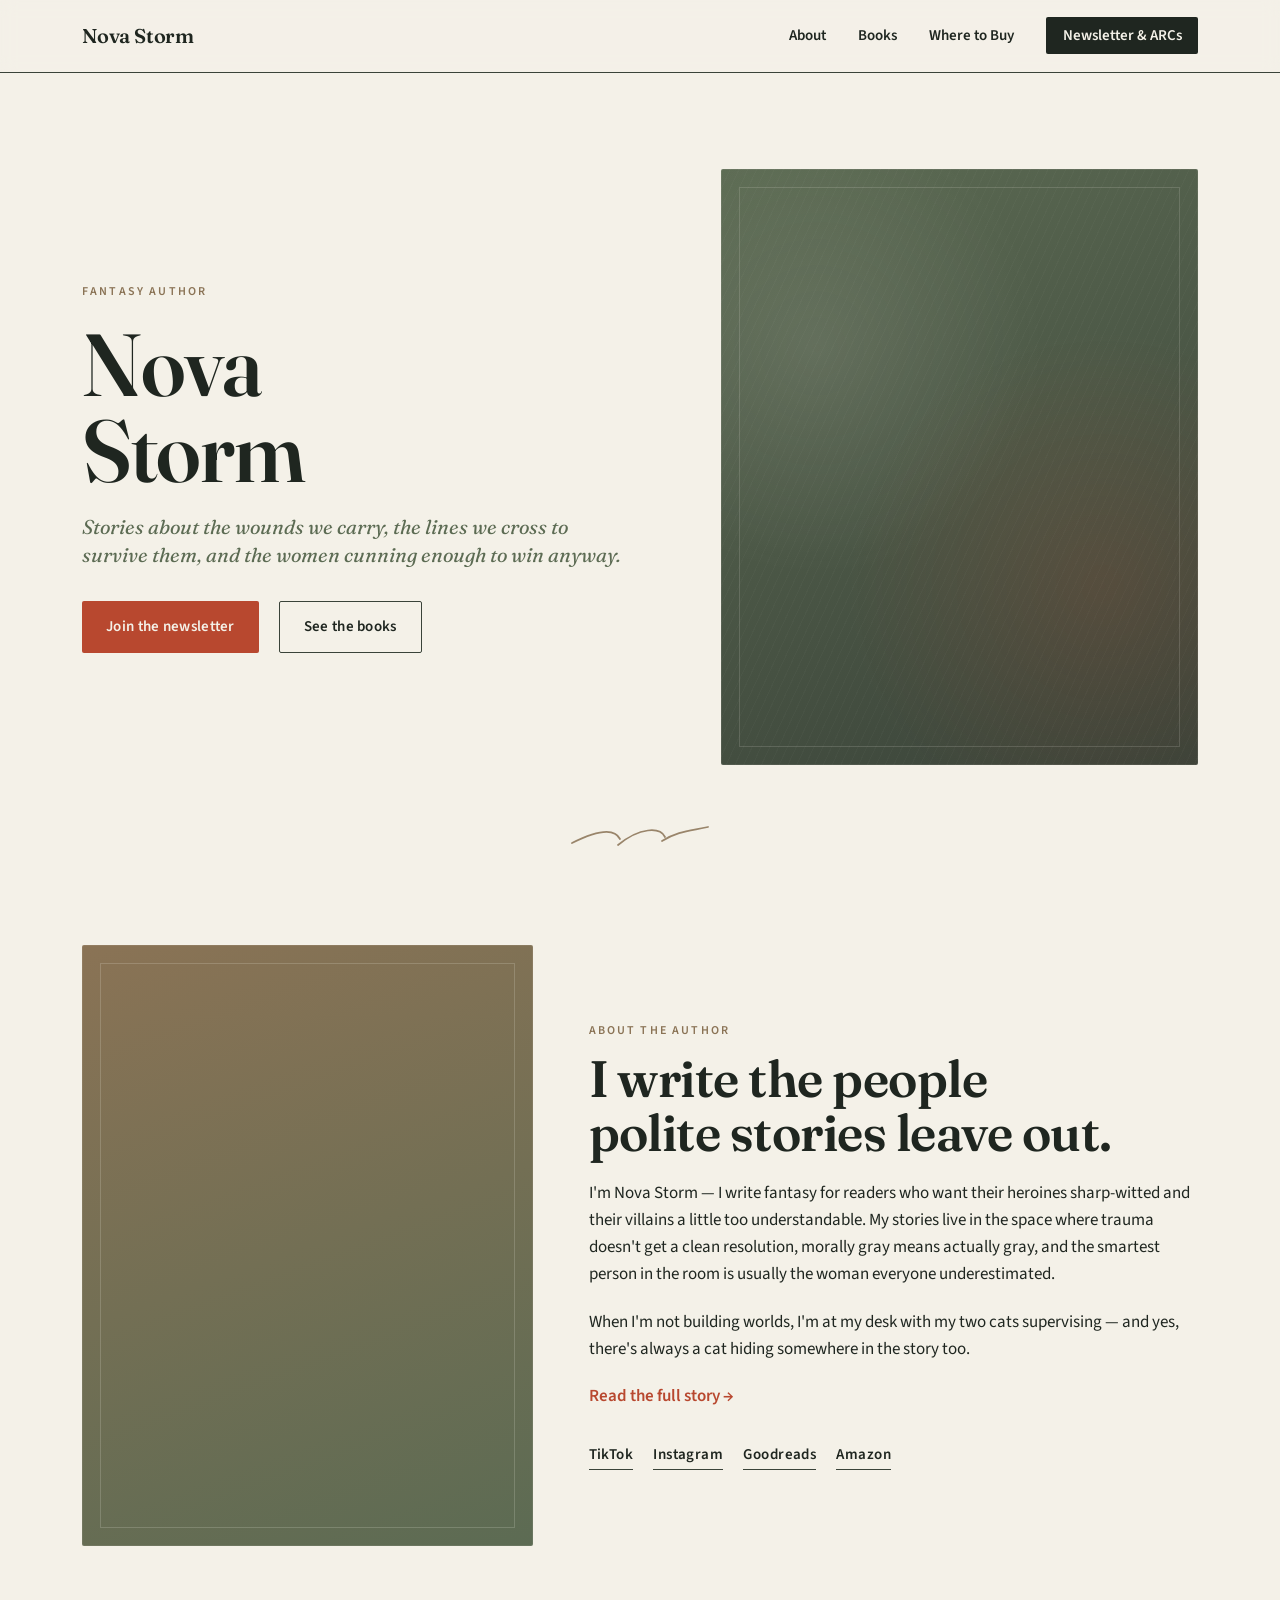
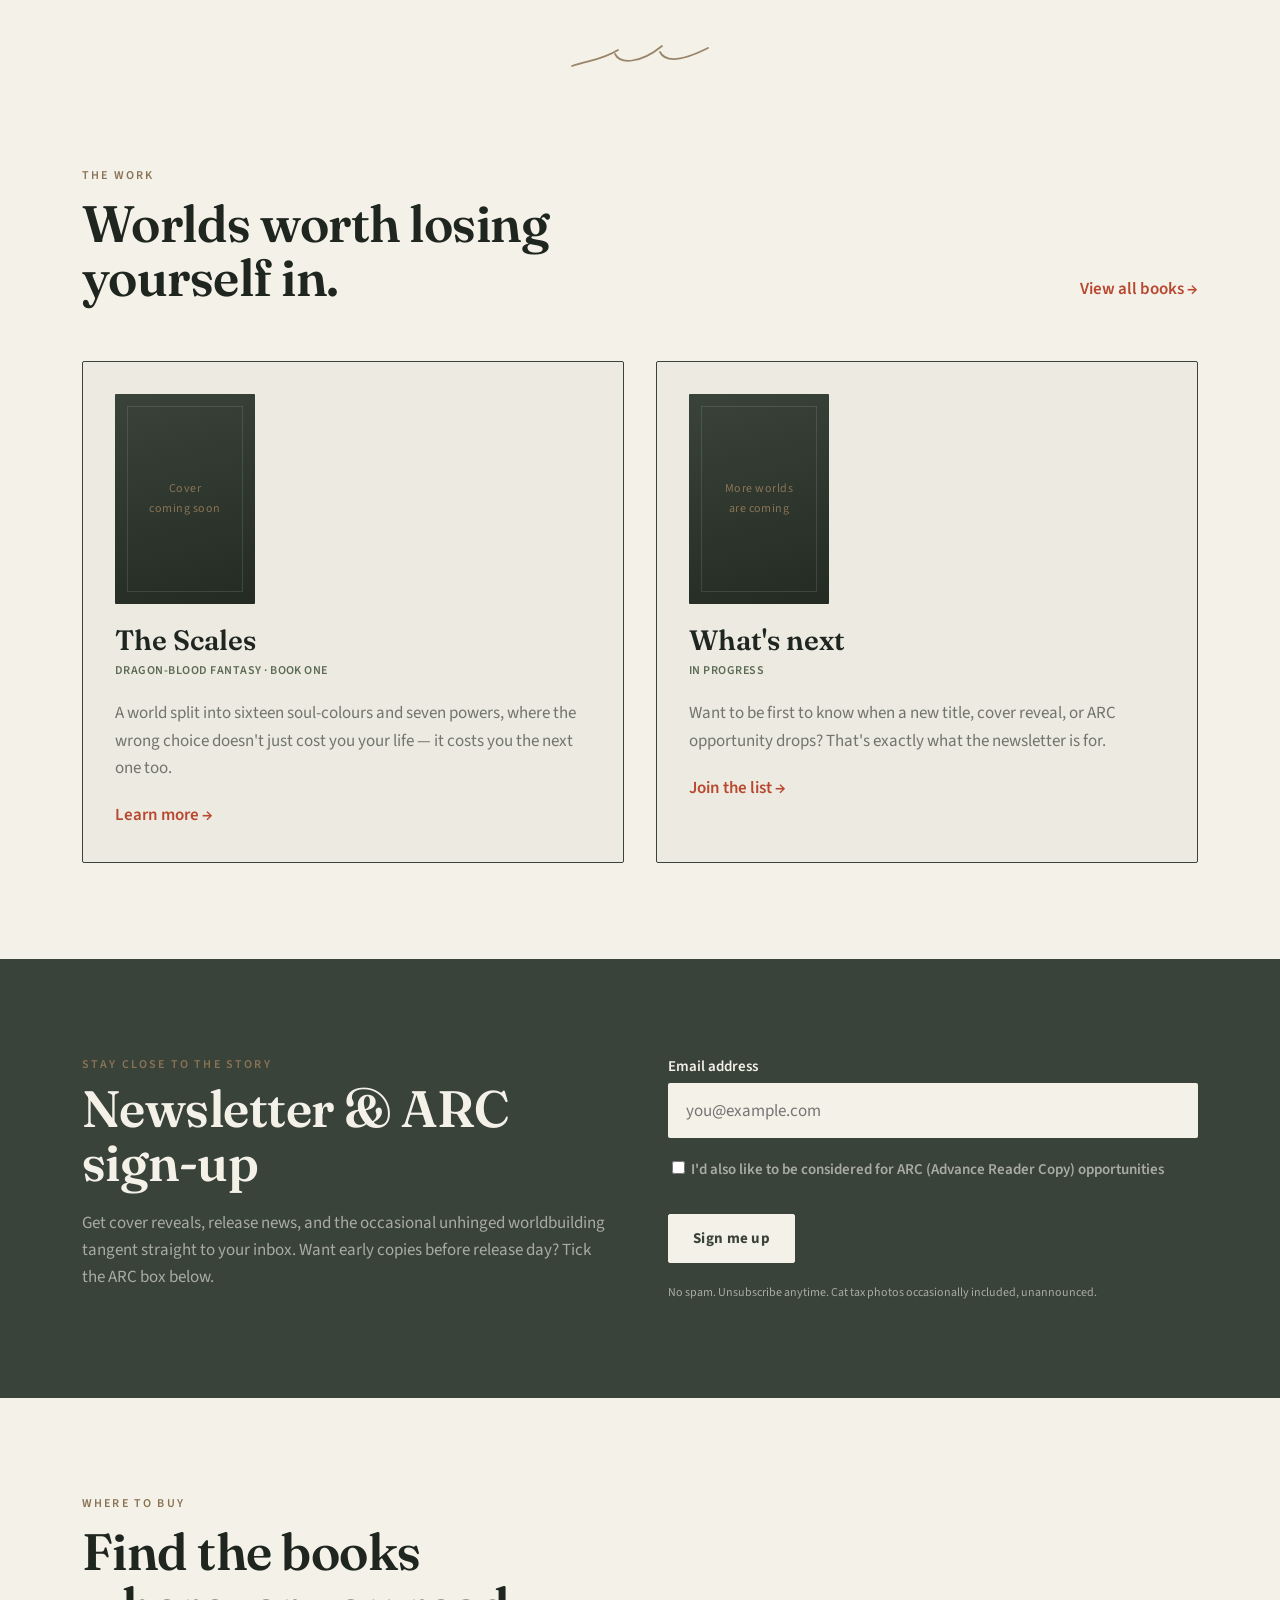
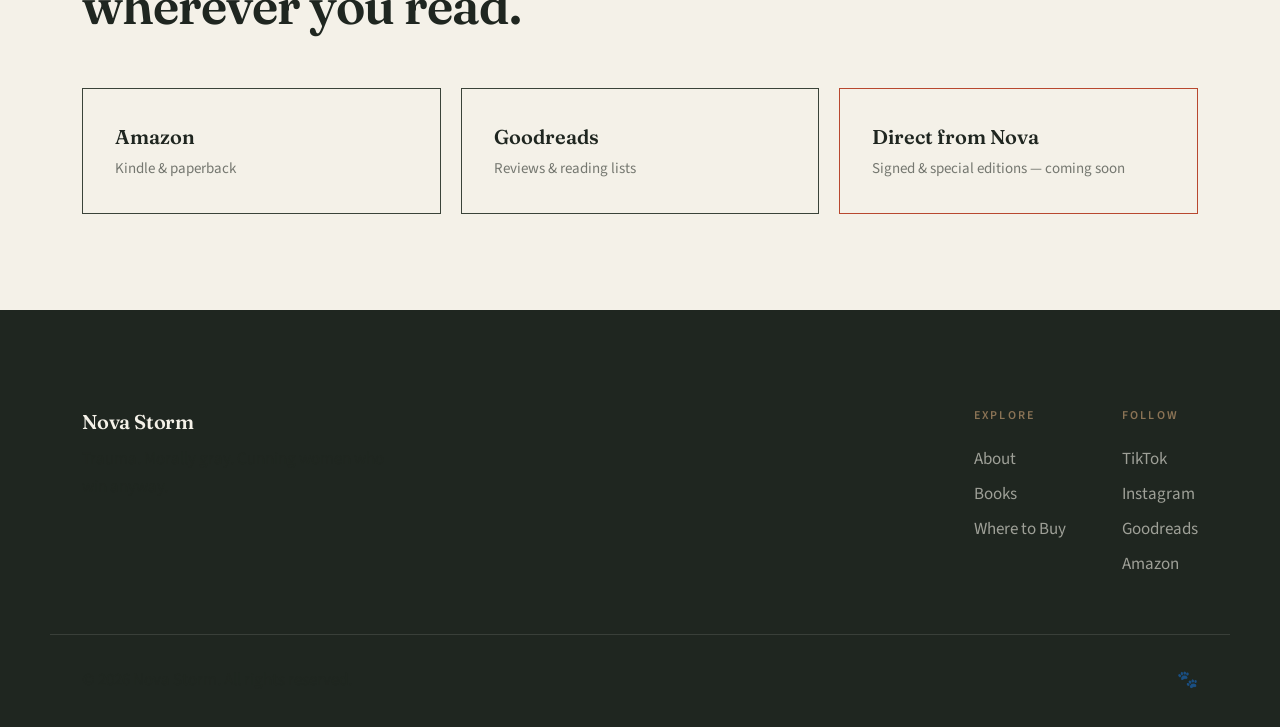
==== index.html @ a4cc75a2 "Initial Nova Storm site" ====
<!DOCTYPE html>
<html lang="en">
<head>
  <meta charset="UTF-8">
  <meta name="viewport" content="width=device-width, initial-scale=1.0">
  <title>Nova Storm — Author of Dark Fantasy &amp; Morally Gray Stories</title>
  <meta name="description" content="Nova Storm writes fantasy with trauma, morally gray characters, and cunning heroines. Join the newsletter, sign up for ARCs, and explore the world of The Scales.">

  <link rel="preconnect" href="https://fonts.googleapis.com">
  <link rel="preconnect" href="https://fonts.gstatic.com" crossorigin>
  <link href="https://fonts.googleapis.com/css2?family=Fraunces:ital,opsz,wght@0,9..144,400;0,9..144,600;1,9..144,400&family=Source+Sans+3:wght@400;600;700&display=swap" rel="stylesheet">

  <link rel="stylesheet" href="css/tokens.css">
  <link rel="stylesheet" href="css/base.css">
  <link rel="stylesheet" href="css/site.css">
</head>
<body>

  <a class="skip-link" href="#main">Skip to content</a>

  <!-- ============ NAV ============ -->
  <header class="site-header">
    <div class="wrap site-header__inner">
      <a href="index.html" class="brand">Nova Storm</a>
      <nav class="site-nav" aria-label="Primary">
        <button class="nav-toggle" aria-expanded="false" aria-controls="nav-list" id="navToggle">
          <span></span><span></span><span></span>
          <span class="sr-only">Menu</span>
        </button>
        <ul id="nav-list" class="nav-list">
          <li><a href="index.html#about">About</a></li>
          <li><a href="books.html">Books</a></li>
          <li><a href="index.html#buy">Where to Buy</a></li>
          <li><a href="index.html#newsletter" class="nav-cta">Newsletter &amp; ARCs</a></li>
        </ul>
      </nav>
    </div>
  </header>

  <main id="main">

    <!-- ============ HERO ============ -->
    <section class="hero">
      <div class="wrap hero__grid">
        <div class="hero__copy">
          <p class="eyebrow">Fantasy Author</p>
          <h1>Nova<br>Storm</h1>
          <p class="lede">Stories about the wounds we carry, the lines we cross to survive&nbsp;them, and the women cunning enough to win anyway.</p>
          <div class="hero__actions">
            <a href="#newsletter" class="btn btn-primary">Join the newsletter</a>
            <a href="books.html" class="btn btn-ghost">See the books</a>
          </div>
        </div>
        <div class="hero__art" aria-hidden="true">
          <div class="hero__art-frame">
            <div class="hero__art-texture"></div>
          </div>
        </div>
      </div>
    </section>

    <div class="claw-divider" aria-hidden="true">
      <svg viewBox="0 0 140 28" xmlns="http://www.w3.org/2000/svg">
        <path d="M2 22 C 30 8, 45 8, 50 18" />
        <path d="M48 24 C 70 6, 90 6, 95 16" />
        <path d="M92 20 C 108 10, 120 10, 138 6" />
      </svg>
    </div>

    <!-- ============ ABOUT TEASER ============ -->
    <section id="about" class="about">
      <div class="wrap about__grid">
        <div class="about__portrait" aria-hidden="true">
          <div class="about__portrait-frame"></div>
        </div>
        <div class="about__copy">
          <p class="eyebrow">About the Author</p>
          <h2>I write the people<br>polite stories leave&nbsp;out.</h2>
          <p class="body-text">I'm Nova Storm — I write fantasy for readers who want their heroines sharp-witted and their villains a little too understandable. My stories live in the space where trauma doesn't get a clean resolution, morally gray means actually gray, and the smartest person in the room is usually the woman everyone underestimated.</p>
          <p class="body-text">When I'm not building worlds, I'm at my desk with my two cats supervising — and yes, there's always a cat hiding somewhere in the story too.</p>
          <a href="about.html" class="text-link">Read the full story →</a>
          <div class="social-row" aria-label="Social media links">
            <a href="#" class="social-link" aria-label="Nova Storm on TikTok">TikTok</a>
            <a href="#" class="social-link" aria-label="Nova Storm on Instagram">Instagram</a>
            <a href="#" class="social-link" aria-label="Nova Storm on Goodreads">Goodreads</a>
            <a href="#" class="social-link" aria-label="Nova Storm on Amazon">Amazon</a>
          </div>
        </div>
      </div>
    </section>

    <div class="claw-divider" aria-hidden="true">
      <svg viewBox="0 0 140 28" xmlns="http://www.w3.org/2000/svg">
        <path d="M138 6 C 110 20, 95 20, 90 10" />
        <path d="M92 4 C 70 22, 50 22, 45 12" />
        <path d="M48 8 C 32 18, 20 18, 2 24" />
      </svg>
    </div>

    <!-- ============ BOOKS ============ -->
    <section id="books" class="books-section">
      <div class="wrap">
        <div class="section-head">
          <div>
            <p class="eyebrow">The Work</p>
            <h2>Worlds worth losing<br>yourself&nbsp;in.</h2>
          </div>
          <a href="books.html" class="text-link">View all books →</a>
        </div>

        <div class="book-grid">
          <article class="book-card">
            <div class="book-cover" aria-hidden="true"><span>Cover<br>coming soon</span></div>
            <h3>The Scales</h3>
            <p class="book-card__tag">Dragon-blood fantasy · Book One</p>
            <p class="text-muted">A world split into sixteen soul-colours and seven powers, where the wrong choice doesn't just cost you your life — it costs you the next one too.</p>
            <a href="books.html#the-scales" class="text-link">Learn more →</a>
          </article>

          <article class="book-card book-card--placeholder">
            <div class="book-cover" aria-hidden="true"><span>More worlds<br>are coming</span></div>
            <h3>What's next</h3>
            <p class="book-card__tag">In progress</p>
            <p class="text-muted">Want to be first to know when a new title, cover reveal, or ARC opportunity drops? That's exactly what the newsletter is for.</p>
            <a href="#newsletter" class="text-link">Join the list →</a>
          </article>
        </div>
      </div>
    </section>

    <!-- ============ NEWSLETTER / ARC BAND ============ -->
    <section id="newsletter" class="signup-band">
      <div class="wrap signup-band__grid">
        <div class="signup-band__copy">
          <p class="eyebrow eyebrow--on-dark">Stay Close to the Story</p>
          <h2 class="on-dark">Newsletter &amp; ARC sign-up</h2>
          <p class="body-text on-dark">Get cover reveals, release news, and the occasional unhinged worldbuilding tangent straight to your inbox. Want early copies before release day? Tick the ARC box below.</p>
        </div>

        <form class="signup-form" id="signupForm" novalidate>
          <div class="form-row">
            <label for="email">Email address</label>
            <input type="email" id="email" name="email" placeholder="you@example.com" required autocomplete="email">
          </div>

          <fieldset class="form-row form-row--checkbox">
            <legend class="sr-only">Sign-up preferences</legend>
            <label class="checkbox-label">
              <input type="checkbox" name="arc" id="arc" value="arc-reader">
              <span>I'd also like to be considered for ARC (Advance Reader Copy) opportunities</span>
            </label>
          </fieldset>

          <button type="submit" class="btn btn-on-dark signup-submit">Sign me up</button>
          <p class="form-note" id="formNote">No spam. Unsubscribe anytime. Cat tax photos occasionally included, unannounced.</p>
        </form>
      </div>
    </section>

    <!-- ============ WHERE TO BUY ============ -->
    <section id="buy" class="buy-section">
      <div class="wrap">
        <div class="section-head">
          <div>
            <p class="eyebrow">Where to Buy</p>
            <h2>Find the books<br>wherever you read.</h2>
          </div>
        </div>

        <div class="buy-grid">
          <a href="#" class="buy-card">
            <span class="buy-card__label">Amazon</span>
            <span class="buy-card__sub">Kindle &amp; paperback</span>
          </a>
          <a href="#" class="buy-card">
            <span class="buy-card__label">Goodreads</span>
            <span class="buy-card__sub">Reviews &amp; reading lists</span>
          </a>
          <a href="#" class="buy-card buy-card--accent">
            <span class="buy-card__label">Direct from Nova</span>
            <span class="buy-card__sub">Signed &amp; special editions — coming soon</span>
          </a>
        </div>
      </div>
    </section>

  </main>

  <!-- ============ FOOTER ============ -->
  <footer class="site-footer">
    <div class="wrap site-footer__inner">
      <div class="site-footer__brand">
        <p class="brand brand--footer">Nova Storm</p>
        <p class="text-muted">Trauma. Morally gray. Cunning women who win anyway.</p>
      </div>
      <div class="site-footer__links">
        <div class="footer-col">
          <p class="eyebrow">Explore</p>
          <ul>
            <li><a href="index.html#about">About</a></li>
            <li><a href="books.html">Books</a></li>
            <li><a href="index.html#buy">Where to Buy</a></li>
          </ul>
        </div>
        <div class="footer-col">
          <p class="eyebrow">Follow</p>
          <ul>
            <li><a href="#">TikTok</a></li>
            <li><a href="#">Instagram</a></li>
            <li><a href="#">Goodreads</a></li>
            <li><a href="#">Amazon</a></li>
          </ul>
        </div>
      </div>
    </div>
    <div class="wrap site-footer__bottom">
      <p class="text-muted">© <span id="year"></span> Nova Storm. All rights reserved.</p>
      <p class="cat-easter-egg" tabindex="0">🐾 <span class="cat-easter-egg__text">Every story needs a cat. Mine just happen to be real.</span></p>
    </div>
  </footer>

  <script src="js/site.js"></script>
</body>
</html>
---- css/tokens.css ----
/* ============================================
   NOVA STORM — Design Tokens
   Earthy, mythic, neutral-leaning palette.
   ============================================ */

:root {
  /* ---- Color ---- */
  --ink: #1F2620;          /* near-black moss — primary text, deep bg */
  --parchment: #F4F1E8;    /* warm off-white — primary light bg */
  --sage: #5C6B53;         /* lichen green — primary brand color */
  --bark: #8A7355;         /* weathered taupe — secondary warmth */
  --clay: #B8482F;         /* burnt rust — sparing accent, CTAs/links */
  --pine: #3A4339;         /* deep pine — borders, dividers, dark sections */

  --sage-10: #5C6B531a;
  --clay-10: #B8482F1a;
  --ink-60: #1F262099;
  --parchment-60: #F4F1E899;

  /* ---- Type ---- */
  --font-display: "Fraunces", Georgia, "Iowan Old Style", serif;
  --font-body: "Source Sans 3", "Inter", -apple-system, sans-serif;

  /* ---- Type scale ---- */
  --size-xs: 0.75rem;
  --size-sm: 0.9375rem;
  --size-base: 1.0625rem;
  --size-md: 1.25rem;
  --size-lg: 1.75rem;
  --size-xl: 2.75rem;
  --size-2xl: 4rem;
  --size-3xl: 5.5rem;

  /* ---- Spacing ---- */
  --space-3xs: 0.25rem;
  --space-2xs: 0.5rem;
  --space-xs: 0.75rem;
  --space-sm: 1.25rem;
  --space-md: 2rem;
  --space-lg: 3.5rem;
  --space-xl: 6rem;
  --space-2xl: 9rem;

  /* ---- Layout ---- */
  --content-width: 1180px;
  --content-narrow: 720px;
  --border-hair: 1px solid var(--pine);

  /* ---- Motion ---- */
  --ease: cubic-bezier(0.22, 1, 0.36, 1);
  --dur-fast: 180ms;
  --dur-base: 420ms;
}

@media (prefers-reduced-motion: reduce) {
  *, *::before, *::after {
    animation-duration: 0.01ms !important;
    animation-iteration-count: 1 !important;
    transition-duration: 0.01ms !important;
    scroll-behavior: auto !important;
  }
}
---- css/base.css ----
/* ============================================
   NOVA STORM — Base / Reset / Typography
   ============================================ */

*, *::before, *::after { box-sizing: border-box; }

html {
  scroll-behavior: smooth;
}

body {
  margin: 0;
  background: var(--parchment);
  color: var(--ink);
  font-family: var(--font-body);
  font-size: var(--size-base);
  line-height: 1.6;
  -webkit-font-smoothing: antialiased;
  text-rendering: optimizeLegibility;
}

img, svg, video { max-width: 100%; display: block; }

a {
  color: inherit;
  text-decoration: none;
}

ul, ol { padding: 0; margin: 0; list-style: none; }
h1, h2, h3, h4, p, figure { margin: 0; }

button {
  font-family: inherit;
  cursor: pointer;
  border: none;
  background: none;
}

/* ---- Visible keyboard focus ---- */
a:focus-visible,
button:focus-visible,
input:focus-visible,
textarea:focus-visible {
  outline: 2px solid var(--clay);
  outline-offset: 3px;
  border-radius: 2px;
}

/* ---- Typography roles ---- */
.eyebrow {
  font-family: var(--font-body);
  font-size: var(--size-xs);
  font-weight: 600;
  letter-spacing: 0.18em;
  text-transform: uppercase;
  color: var(--bark);
}

h1, .h1 {
  font-family: var(--font-display);
  font-weight: 600;
  font-size: clamp(2.75rem, 7vw, var(--size-3xl));
  line-height: 0.98;
  letter-spacing: -0.01em;
  color: var(--ink);
}

h2, .h2 {
  font-family: var(--font-display);
  font-weight: 600;
  font-size: clamp(2rem, 4vw, var(--size-2xl));
  line-height: 1.05;
  letter-spacing: -0.01em;
  color: var(--ink);
}

h3, .h3 {
  font-family: var(--font-display);
  font-weight: 600;
  font-size: var(--size-lg);
  line-height: 1.2;
  color: var(--ink);
}

.lede {
  font-family: var(--font-display);
  font-style: italic;
  font-weight: 400;
  font-size: var(--size-md);
  color: var(--sage);
  line-height: 1.4;
}

p.body-text {
  max-width: 38em;
  color: var(--ink);
}

.text-muted { color: var(--ink-60); }

/* ---- Layout helpers ---- */
.wrap {
  width: 100%;
  max-width: var(--content-width);
  margin: 0 auto;
  padding: 0 var(--space-md);
}

.wrap-narrow {
  width: 100%;
  max-width: var(--content-narrow);
  margin: 0 auto;
  padding: 0 var(--space-md);
}

section { padding: var(--space-xl) 0; }

@media (max-width: 640px) {
  section { padding: var(--space-lg) 0; }
  .wrap, .wrap-narrow { padding: 0 var(--space-sm); }
}

/* ---- Buttons ---- */
.btn {
  display: inline-flex;
  align-items: center;
  gap: var(--space-2xs);
  font-family: var(--font-body);
  font-weight: 600;
  font-size: var(--size-sm);
  letter-spacing: 0.02em;
  padding: 0.85em 1.6em;
  border-radius: 2px;
  transition: transform var(--dur-fast) var(--ease), background var(--dur-fast) var(--ease), color var(--dur-fast) var(--ease);
}

.btn-primary {
  background: var(--clay);
  color: var(--parchment);
}
.btn-primary:hover { background: #9c3c27; transform: translateY(-1px); }

.btn-ghost {
  background: transparent;
  color: var(--ink);
  border: 1px solid var(--pine);
}
.btn-ghost:hover { background: var(--ink); color: var(--parchment); }

.btn-on-dark {
  background: var(--parchment);
  color: var(--pine);
  font-weight: 700;
  border: 1px solid var(--parchment);
}
.btn-on-dark:hover { background: var(--clay); color: var(--parchment); border-color: var(--clay); }

/* ---- Claw-mark divider (signature element) ----
   Three asymmetric scratch-marks, used between sections
   instead of a plain <hr>. Echoes "beast/dragon-blood"
   worldbuilding without being a literal illustration. */
.claw-divider {
  width: 100%;
  height: 28px;
  margin: 0 auto;
  display: block;
}
.claw-divider svg { width: 140px; height: 28px; display: block; margin: 0 auto; }
.claw-divider path { stroke: var(--bark); stroke-width: 1.75; fill: none; stroke-linecap: round; opacity: 0.85; }

.claw-divider.on-dark path { stroke: var(--bark); opacity: 0.7; }
---- css/site.css ----
/* ============================================
   NOVA STORM — Site Layout & Components
   ============================================ */

.sr-only {
  position: absolute;
  width: 1px; height: 1px;
  overflow: hidden;
  clip: rect(0 0 0 0);
  white-space: nowrap;
}

.skip-link {
  position: absolute;
  left: -999px;
  top: 0;
  background: var(--clay);
  color: var(--parchment);
  padding: 0.6em 1em;
  z-index: 100;
}
.skip-link:focus { left: var(--space-sm); top: var(--space-sm); }

/* ============ HEADER / NAV ============ */
.site-header {
  position: sticky;
  top: 0;
  z-index: 50;
  background: var(--parchment-60);
  backdrop-filter: blur(8px);
  border-bottom: var(--border-hair);
}

.site-header__inner {
  display: flex;
  align-items: center;
  justify-content: space-between;
  padding-top: var(--space-sm);
  padding-bottom: var(--space-sm);
}

.brand {
  font-family: var(--font-display);
  font-size: var(--size-md);
  font-weight: 600;
  letter-spacing: -0.01em;
}

.nav-list {
  display: flex;
  align-items: center;
  gap: var(--space-md);
  font-size: var(--size-sm);
  font-weight: 600;
}

.nav-list a { transition: color var(--dur-fast) var(--ease); }
.nav-list a:hover { color: var(--clay); }

.nav-cta {
  background: var(--ink);
  color: var(--parchment) !important;
  padding: 0.55em 1.1em;
  border-radius: 2px;
}
.nav-cta:hover { background: var(--clay) !important; }

.nav-toggle {
  display: none;
  flex-direction: column;
  gap: 5px;
  padding: 8px;
  position: relative;
  z-index: 61;
}
.nav-toggle span {
  width: 22px; height: 2px;
  background: var(--ink);
  display: block;
  transition: transform var(--dur-fast) var(--ease), opacity var(--dur-fast) var(--ease);
}
.nav-toggle[aria-expanded="true"] span:nth-child(1) {
  transform: translateY(7px) rotate(45deg);
}
.nav-toggle[aria-expanded="true"] span:nth-child(2) {
  opacity: 0;
}
.nav-toggle[aria-expanded="true"] span:nth-child(3) {
  transform: translateY(-7px) rotate(-45deg);
}

@media (max-width: 760px) {
  .nav-toggle { display: flex; }
  .nav-list {
    position: fixed;
    top: 64px;
    left: 0;
    right: 0;
    height: calc(100vh - 64px);
    flex-direction: column;
    align-items: flex-start;
    gap: var(--space-md);
    background: var(--parchment);
    padding: var(--space-lg) var(--space-sm);
    font-size: var(--size-md);
    visibility: hidden;
    opacity: 0;
    z-index: 60;
    transition: opacity var(--dur-base) var(--ease), visibility var(--dur-base) var(--ease);
  }
  .nav-list.is-open {
    visibility: visible;
    opacity: 1;
  }
}

/* ============ HERO ============ */
.hero { padding-top: var(--space-xl); padding-bottom: var(--space-lg); }

.hero__grid {
  display: grid;
  grid-template-columns: 1.1fr 0.9fr;
  gap: var(--space-lg);
  align-items: center;
}

.hero__copy h1 { margin-bottom: var(--space-sm); }
.hero__copy .eyebrow { margin-bottom: var(--space-sm); }
.hero__copy .lede { max-width: 30em; margin-bottom: var(--space-md); }

.hero__actions {
  display: flex;
  gap: var(--space-sm);
  flex-wrap: wrap;
}

.hero__art-frame {
  aspect-ratio: 4/5;
  background: linear-gradient(155deg, var(--sage) 0%, var(--pine) 100%);
  border-radius: 2px;
  position: relative;
  overflow: hidden;
  box-shadow: inset 0 0 0 1px rgba(244,241,232,0.08);
}

.hero__art-texture {
  position: absolute;
  inset: 0;
  background-image:
    radial-gradient(circle at 20% 30%, rgba(244,241,232,0.10) 0%, transparent 40%),
    radial-gradient(circle at 80% 70%, rgba(184,72,47,0.16) 0%, transparent 45%),
    repeating-linear-gradient(115deg, rgba(244,241,232,0.025) 0px, rgba(244,241,232,0.025) 1px, transparent 1px, transparent 8px);
}

.hero__art-texture::after {
  content: "";
  position: absolute;
  inset: 0;
  border: 1px solid rgba(244,241,232,0.15);
  margin: 18px;
}

@media (max-width: 760px) {
  .hero__grid { grid-template-columns: 1fr; }
  .hero__art { order: -1; max-width: 280px; margin: 0 auto var(--space-md); }
}

/* ============ ABOUT ============ */
.about__grid {
  display: grid;
  grid-template-columns: 0.85fr 1.15fr;
  gap: var(--space-lg);
  align-items: center;
}

.about__portrait-frame {
  aspect-ratio: 3/4;
  background: var(--bark);
  background-image: linear-gradient(160deg, var(--bark) 0%, var(--sage) 100%);
  border-radius: 2px;
  position: relative;
  box-shadow: inset 0 0 0 1px rgba(244,241,232,0.08);
}
.about__portrait-frame::after {
  content: "";
  position: absolute;
  inset: 18px;
  border: 1px solid rgba(244,241,232,0.18);
}

.about__copy .eyebrow { margin-bottom: var(--space-xs); }
.about__copy h2 { margin-bottom: var(--space-sm); }
.about__copy p { margin-bottom: var(--space-sm); }

.text-link {
  display: inline-block;
  font-weight: 600;
  color: var(--clay);
  border-bottom: 1px solid transparent;
  transition: border-color var(--dur-fast) var(--ease);
}
.text-link:hover { border-color: var(--clay); }

.social-row {
  display: flex;
  gap: var(--space-sm);
  margin-top: var(--space-md);
  flex-wrap: wrap;
}
.social-link {
  font-size: var(--size-sm);
  font-weight: 600;
  letter-spacing: 0.03em;
  padding-bottom: 2px;
  border-bottom: 1px solid var(--pine);
  transition: border-color var(--dur-fast) var(--ease), color var(--dur-fast) var(--ease);
}
.social-link:hover { color: var(--clay); border-color: var(--clay); }

@media (max-width: 760px) {
  .about__grid { grid-template-columns: 1fr; }
  .about__portrait { max-width: 240px; margin: 0 auto; }
}

/* ============ SECTION HEAD ============ */
.section-head {
  display: flex;
  justify-content: space-between;
  align-items: flex-end;
  gap: var(--space-md);
  margin-bottom: var(--space-lg);
  flex-wrap: wrap;
}
.section-head .eyebrow { margin-bottom: var(--space-xs); }

/* ============ BOOKS ============ */
.book-grid {
  display: grid;
  grid-template-columns: repeat(2, 1fr);
  gap: var(--space-md);
}

.book-card {
  background: rgba(58,67,57,0.04);
  border: var(--border-hair);
  padding: var(--space-md);
  border-radius: 2px;
}

.book-cover {
  aspect-ratio: 2/3;
  width: 140px;
  background: var(--pine);
  background-image: linear-gradient(165deg, var(--pine) 0%, #232b22 100%);
  color: var(--bark);
  font-size: var(--size-xs);
  letter-spacing: 0.04em;
  text-align: center;
  display: flex;
  align-items: center;
  justify-content: center;
  margin-bottom: var(--space-sm);
  border-radius: 1px;
  position: relative;
}
.book-cover::after {
  content: "";
  position: absolute;
  inset: 12px;
  border: 1px solid rgba(244,241,232,0.12);
}
.book-cover span { position: relative; z-index: 1; }

.book-card h3 { margin-bottom: var(--space-3xs); }
.book-card__tag {
  font-size: var(--size-xs);
  font-weight: 600;
  letter-spacing: 0.04em;
  text-transform: uppercase;
  color: var(--sage);
  margin-bottom: var(--space-sm);
}
.book-card p.text-muted { margin-bottom: var(--space-sm); }

@media (max-width: 760px) {
  .book-grid { grid-template-columns: 1fr; }
}

/* ============ SIGNUP BAND ============ */
.signup-band {
  background: var(--pine);
  color: var(--parchment);
}

.eyebrow--on-dark { color: var(--bark); }
h2.on-dark { color: var(--parchment); }
p.on-dark { color: var(--parchment-60); }

.signup-band__grid {
  display: grid;
  grid-template-columns: 1fr 1fr;
  gap: var(--space-lg);
  align-items: start;
}

.signup-band__copy h2 { margin: var(--space-2xs) 0 var(--space-sm); }
.signup-band__copy p { max-width: 32em; }

.signup-form {
  display: flex;
  flex-direction: column;
  gap: var(--space-sm);
}

.form-row label {
  display: block;
  font-size: var(--size-sm);
  font-weight: 600;
  margin-bottom: var(--space-3xs);
}

.form-row input[type="email"] {
  width: 100%;
  padding: 0.85em 1em;
  font-family: var(--font-body);
  font-size: var(--size-base);
  background: var(--parchment);
  color: var(--ink);
  border: 1px solid transparent;
  border-radius: 2px;
}

.form-row--checkbox {
  border: none;
  padding: 0;
  margin: 0;
}

.checkbox-label {
  display: flex;
  align-items: flex-start;
  gap: var(--space-2xs);
  font-size: var(--size-sm);
  color: var(--parchment-60);
  cursor: pointer;
}
.checkbox-label input { margin-top: 3px; accent-color: var(--clay); }

.signup-submit { align-self: flex-start; margin-top: var(--space-2xs); }

.form-note {
  font-size: var(--size-xs);
  color: var(--parchment-60);
  margin: 0;
}

@media (max-width: 760px) {
  .signup-band__grid { grid-template-columns: 1fr; }
}

/* ============ BUY SECTION ============ */
.buy-grid {
  display: grid;
  grid-template-columns: repeat(3, 1fr);
  gap: var(--space-sm);
}

.buy-card {
  border: var(--border-hair);
  padding: var(--space-md);
  display: flex;
  flex-direction: column;
  gap: var(--space-3xs);
  transition: border-color var(--dur-fast) var(--ease), transform var(--dur-fast) var(--ease);
}
.buy-card:hover { border-color: var(--clay); transform: translateY(-2px); }

.buy-card__label { font-family: var(--font-display); font-weight: 600; font-size: var(--size-md); }
.buy-card__sub { font-size: var(--size-sm); color: var(--ink-60); }

.buy-card--accent { border-color: var(--clay); border-width: 1.5px; }

@media (max-width: 760px) {
  .buy-grid { grid-template-columns: 1fr; }
}

/* ============ INNER PAGE HERO ============ */
.page-hero { padding-top: var(--space-xl); padding-bottom: var(--space-md); }
.page-hero .eyebrow { margin-bottom: var(--space-sm); }
.h1-page {
  font-family: var(--font-display);
  font-weight: 600;
  font-size: clamp(2.5rem, 6vw, var(--size-2xl));
  line-height: 1.05;
  letter-spacing: -0.01em;
}

/* ============ ABOUT (full page) ============ */
.about-full__grid {
  display: grid;
  grid-template-columns: 0.8fr 1.2fr;
  gap: var(--space-lg);
  align-items: start;
}
.about-full__copy p { margin-bottom: var(--space-sm); }
.about-full__copy .lede { margin-bottom: var(--space-md); }

@media (max-width: 760px) {
  .about-full__grid { grid-template-columns: 1fr; }
  .about-full__portrait { max-width: 240px; margin: 0 auto; }
}

/* ============ BOOK DETAIL ============ */
.book-detail__grid {
  display: grid;
  grid-template-columns: 0.7fr 1.3fr;
  gap: var(--space-lg);
  align-items: start;
}

.book-cover--lg {
  width: 100%;
  aspect-ratio: 2/3;
}

.book-detail__copy .book-card__tag { margin-bottom: var(--space-2xs); }
.book-detail__copy h2 { margin-bottom: var(--space-sm); }
.book-detail__copy .lede { margin-bottom: var(--space-md); }
.book-detail__copy p.body-text { margin-bottom: var(--space-sm); }

.book-detail__meta {
  display: flex;
  gap: var(--space-lg);
  margin: var(--space-md) 0;
  padding: var(--space-sm) 0;
  border-top: var(--border-hair);
  border-bottom: var(--border-hair);
}
.book-detail__meta .eyebrow { margin-bottom: var(--space-3xs); }

@media (max-width: 760px) {
  .book-detail__grid { grid-template-columns: 1fr; }
  .book-cover--lg { max-width: 220px; }
}

/* ============ MORE COMING ============ */
.more-coming { background: rgba(58,67,57,0.04); }
.more-coming__inner { max-width: 640px; text-align: left; }
.more-coming .eyebrow { margin-bottom: var(--space-xs); }
.more-coming h3 { margin-bottom: var(--space-sm); }
.more-coming .text-muted { margin-bottom: var(--space-sm); display: block; }

/* ============ SIGNUP BAND (compact variant for sub-pages) ============ */
.signup-band--compact { padding: var(--space-lg) 0; }
.signup-band__grid--compact {
  align-items: center;
  justify-content: space-between;
}
.signup-band__grid--compact .btn {
  justify-self: start;
  white-space: nowrap;
}
.signup-band__grid--compact .signup-band__copy h2 { margin: var(--space-2xs) 0 0; }

@media (max-width: 760px) {
  .signup-band__grid--compact { text-align: center; justify-content: center; }
  .signup-band__grid--compact .btn { margin: 0 auto; }
}

/* ============ FOOTER ============ */
.site-footer {
  background: var(--ink);
  color: var(--parchment-60);
  padding: var(--space-xl) 0 var(--space-md);
}

.site-footer__inner {
  display: flex;
  justify-content: space-between;
  align-items: flex-start;
  gap: var(--space-2xl);
  flex-wrap: wrap;
  margin-bottom: var(--space-lg);
}

.site-footer__brand { max-width: 320px; }
.site-footer__brand p.text-muted { margin-top: var(--space-2xs); }

.brand--footer {
  font-family: var(--font-display);
  font-size: var(--size-md);
  font-weight: 600;
  color: var(--parchment);
  margin-bottom: var(--space-2xs);
}

.site-footer__links { display: flex; gap: var(--space-lg); }
.footer-col .eyebrow { color: var(--bark); margin-bottom: var(--space-sm); }
.footer-col ul { display: flex; flex-direction: column; gap: var(--space-2xs); }
.footer-col a { transition: color var(--dur-fast) var(--ease); }
.footer-col a:hover { color: var(--clay); }

.site-footer__bottom {
  display: flex;
  justify-content: space-between;
  align-items: center;
  padding-top: var(--space-md);
  border-top: 1px solid rgba(244,241,232,0.12);
  flex-wrap: wrap;
  gap: var(--space-sm);
}

/* ---- Cat easter egg ----
   Quiet, discovered-not-announced. A paw print that reveals
   a wry line on hover/focus — the one cat moment on the page. */
.cat-easter-egg {
  position: relative;
  cursor: default;
  font-size: var(--size-base);
}
.cat-easter-egg__text {
  position: absolute;
  right: 0;
  bottom: 140%;
  white-space: nowrap;
  background: var(--parchment);
  color: var(--ink);
  font-size: var(--size-xs);
  font-family: var(--font-display);
  font-style: italic;
  padding: 0.5em 0.9em;
  border-radius: 2px;
  opacity: 0;
  transform: translateY(4px);
  transition: opacity var(--dur-fast) var(--ease), transform var(--dur-fast) var(--ease);
  pointer-events: none;
}
.cat-easter-egg:hover .cat-easter-egg__text,
.cat-easter-egg:focus-visible .cat-easter-egg__text {
  opacity: 1;
  transform: translateY(0);
}

@media (max-width: 600px) {
  .cat-easter-egg__text { right: auto; left: 0; white-space: normal; width: 200px; }
}
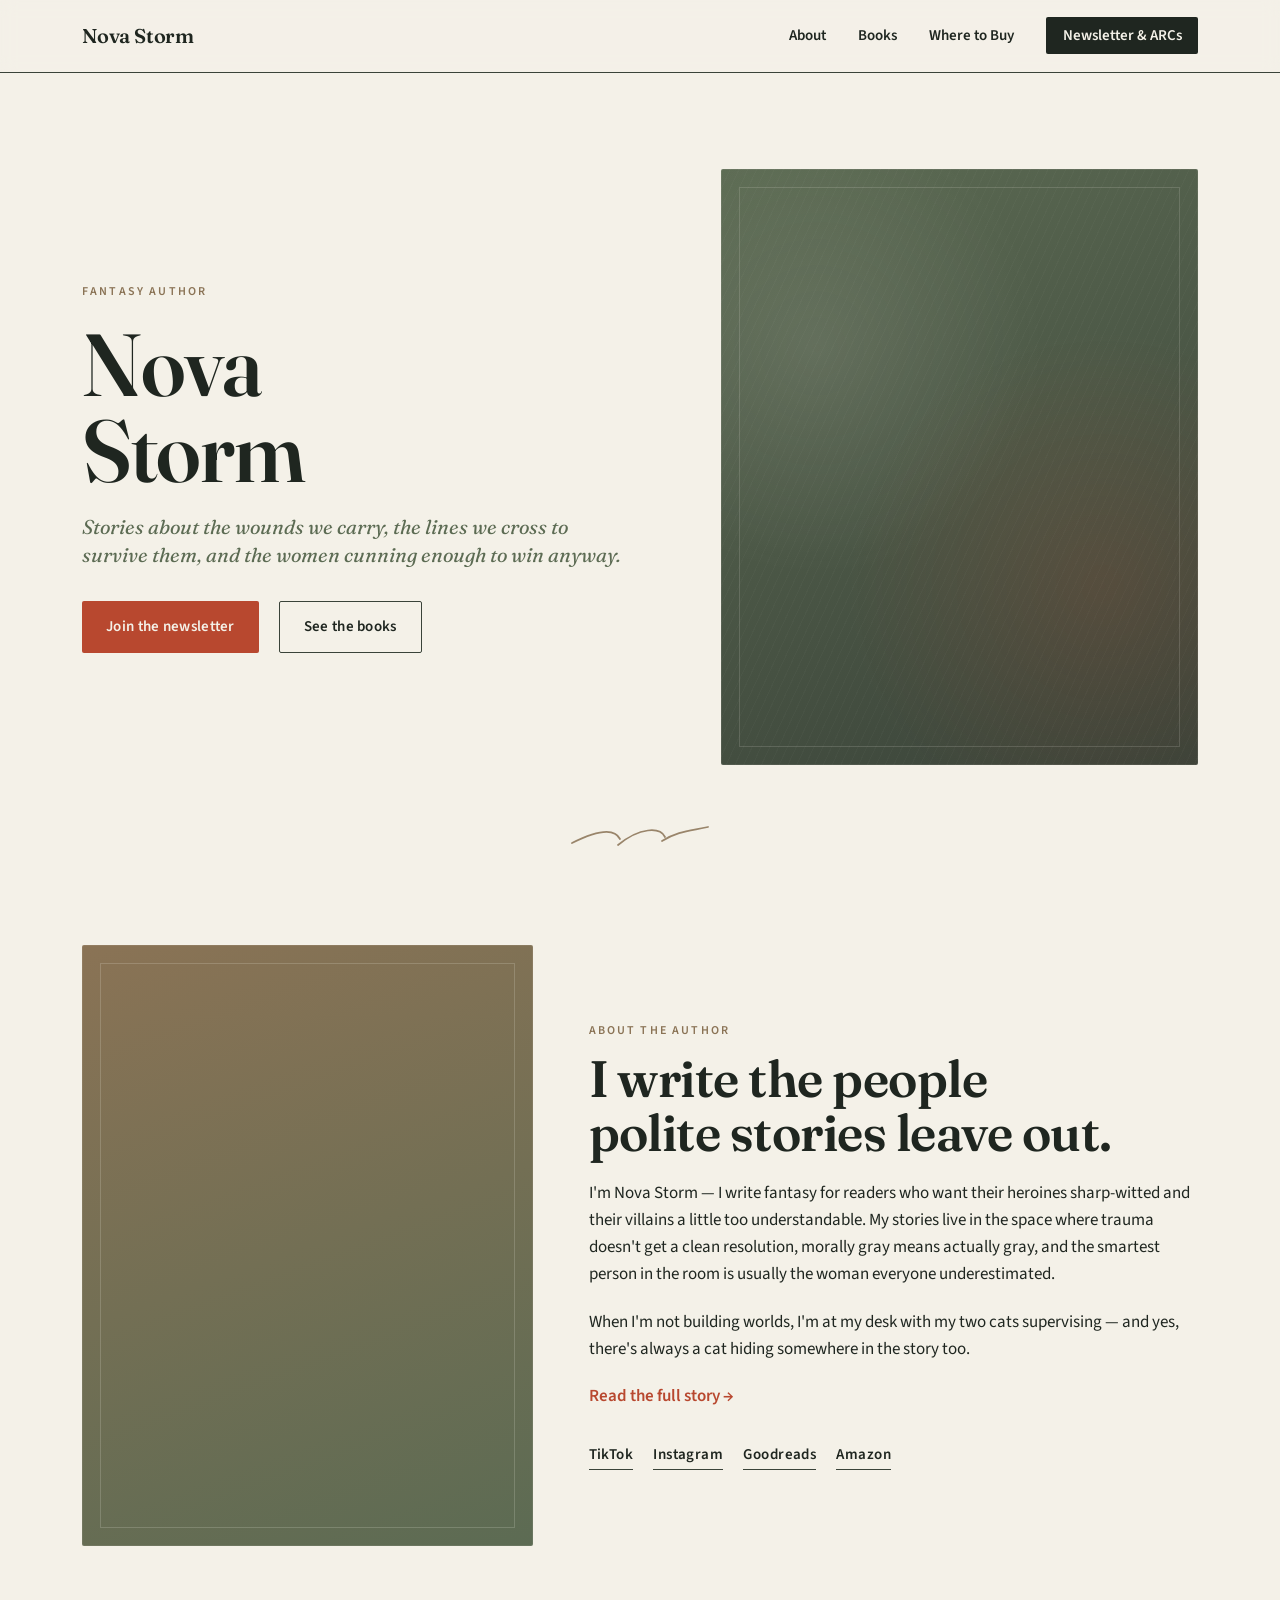
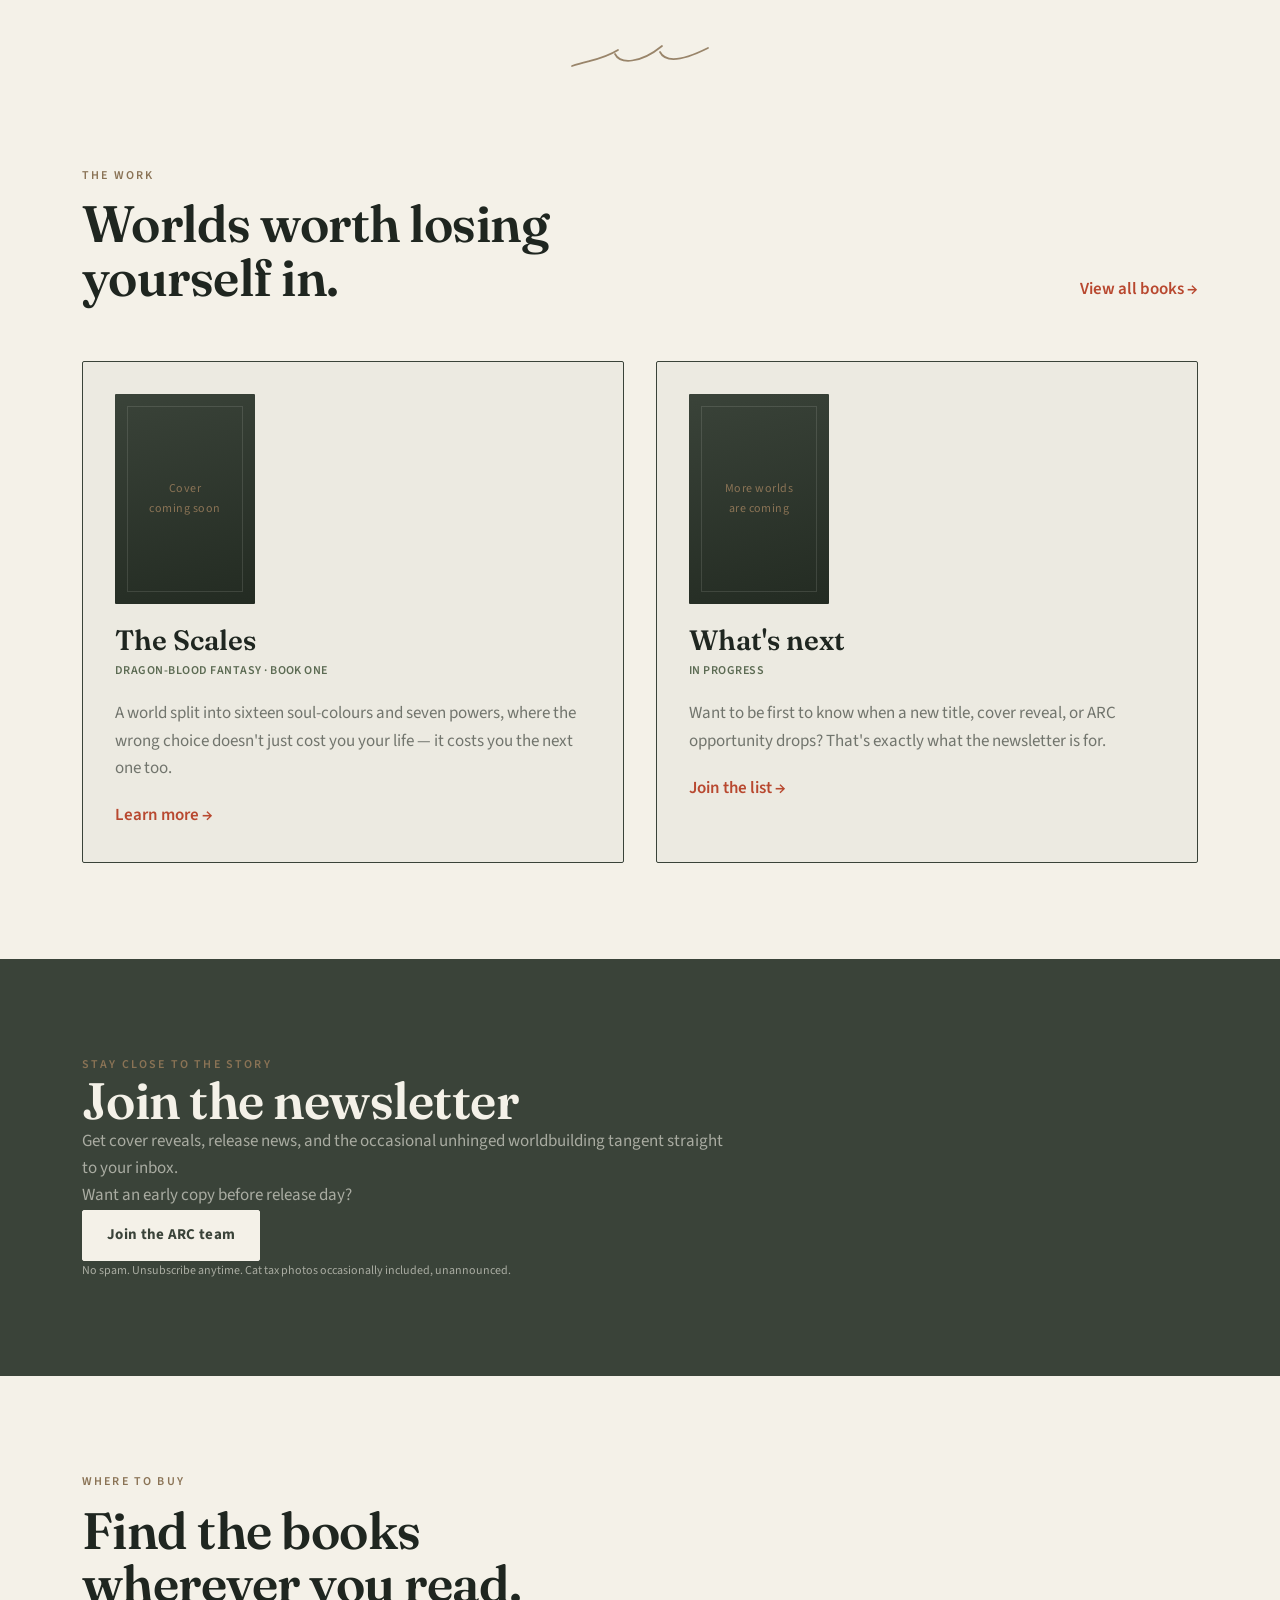
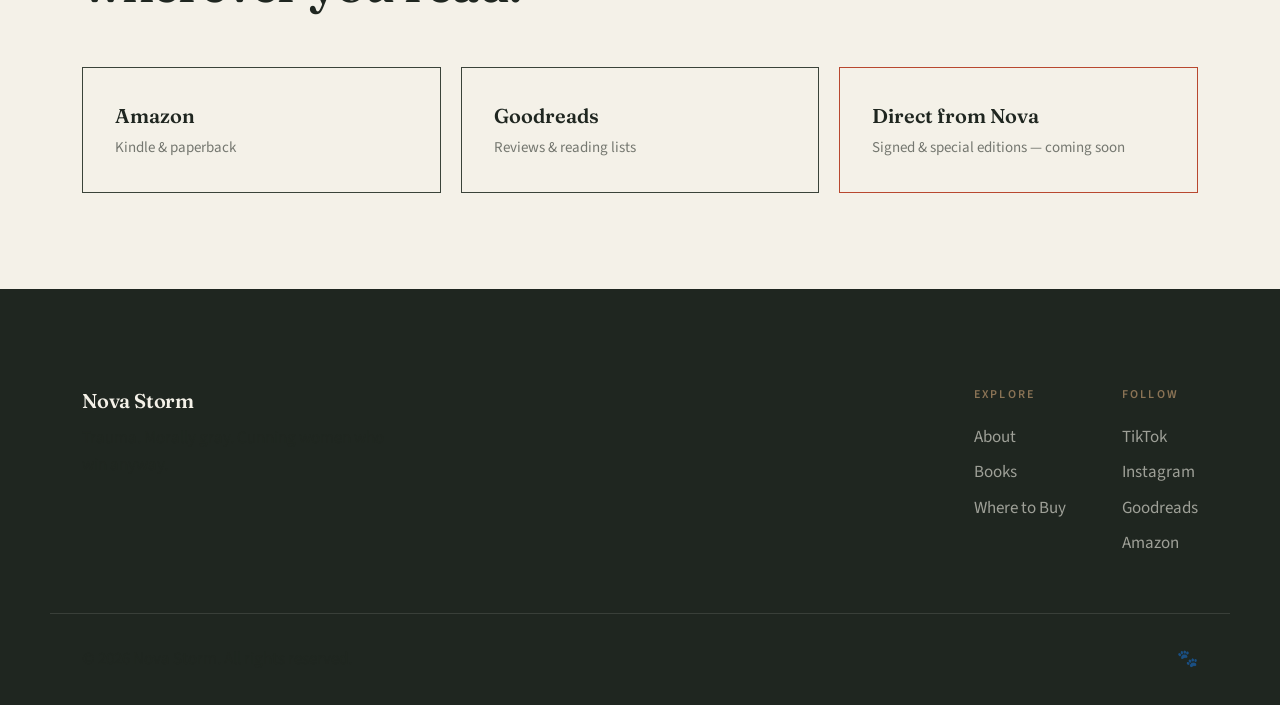
==== commit f477d110: "fixes in forms" ====
--- a/index.html
+++ b/index.html
@@ -130,30 +130,25 @@
 
     <!-- ============ NEWSLETTER / ARC BAND ============ -->
     <section id="newsletter" class="signup-band">
-      <div class="wrap signup-band__grid">
-        <div class="signup-band__copy">
+      <div class="wrap">
+        <div class="signup-band__intro">
           <p class="eyebrow eyebrow--on-dark">Stay Close to the Story</p>
-          <h2 class="on-dark">Newsletter &amp; ARC sign-up</h2>
-          <p class="body-text on-dark">Get cover reveals, release news, and the occasional unhinged worldbuilding tangent straight to your inbox. Want early copies before release day? Tick the ARC box below.</p>
-        </div>
-
-        <form class="signup-form" id="signupForm" novalidate>
-          <div class="form-row">
-            <label for="email">Email address</label>
-            <input type="email" id="email" name="email" placeholder="you@example.com" required autocomplete="email">
-          </div>
-
-          <fieldset class="form-row form-row--checkbox">
-            <legend class="sr-only">Sign-up preferences</legend>
-            <label class="checkbox-label">
-              <input type="checkbox" name="arc" id="arc" value="arc-reader">
-              <span>I'd also like to be considered for ARC (Advance Reader Copy) opportunities</span>
-            </label>
-          </fieldset>
-
-          <button type="submit" class="btn btn-on-dark signup-submit">Sign me up</button>
-          <p class="form-note" id="formNote">No spam. Unsubscribe anytime. Cat tax photos occasionally included, unannounced.</p>
-        </form>
+          <h2 class="on-dark">Join the newsletter</h2>
+          <p class="body-text on-dark">Get cover reveals, release news, and the occasional unhinged worldbuilding tangent straight to your inbox.</p>
+        </div>
+
+        <div class="kit-embed-wrap kit-embed-wrap--centered">
+          <script async data-uid="1393e9e09a" src="https://nova-storm.kit.com/1393e9e09a/index.js"></script>
+        </div>
+
+        <div class="arc-cta">
+          <p class="body-text on-dark">Want an early copy before release day?</p>
+          <!-- ARC popup trigger — confirmed working with Kit's modal trigger link. -->
+          <a class="btn btn-on-dark" data-formkit-toggle="65482eb757" href="https://nova-storm.kit.com/65482eb757">Join the ARC team</a>
+          <script async data-uid="65482eb757" src="https://nova-storm.kit.com/65482eb757/index.js"></script>
+        </div>
+
+        <p class="form-note">No spam. Unsubscribe anytime. Cat tax photos occasionally included, unannounced.</p>
       </div>
     </section>
 
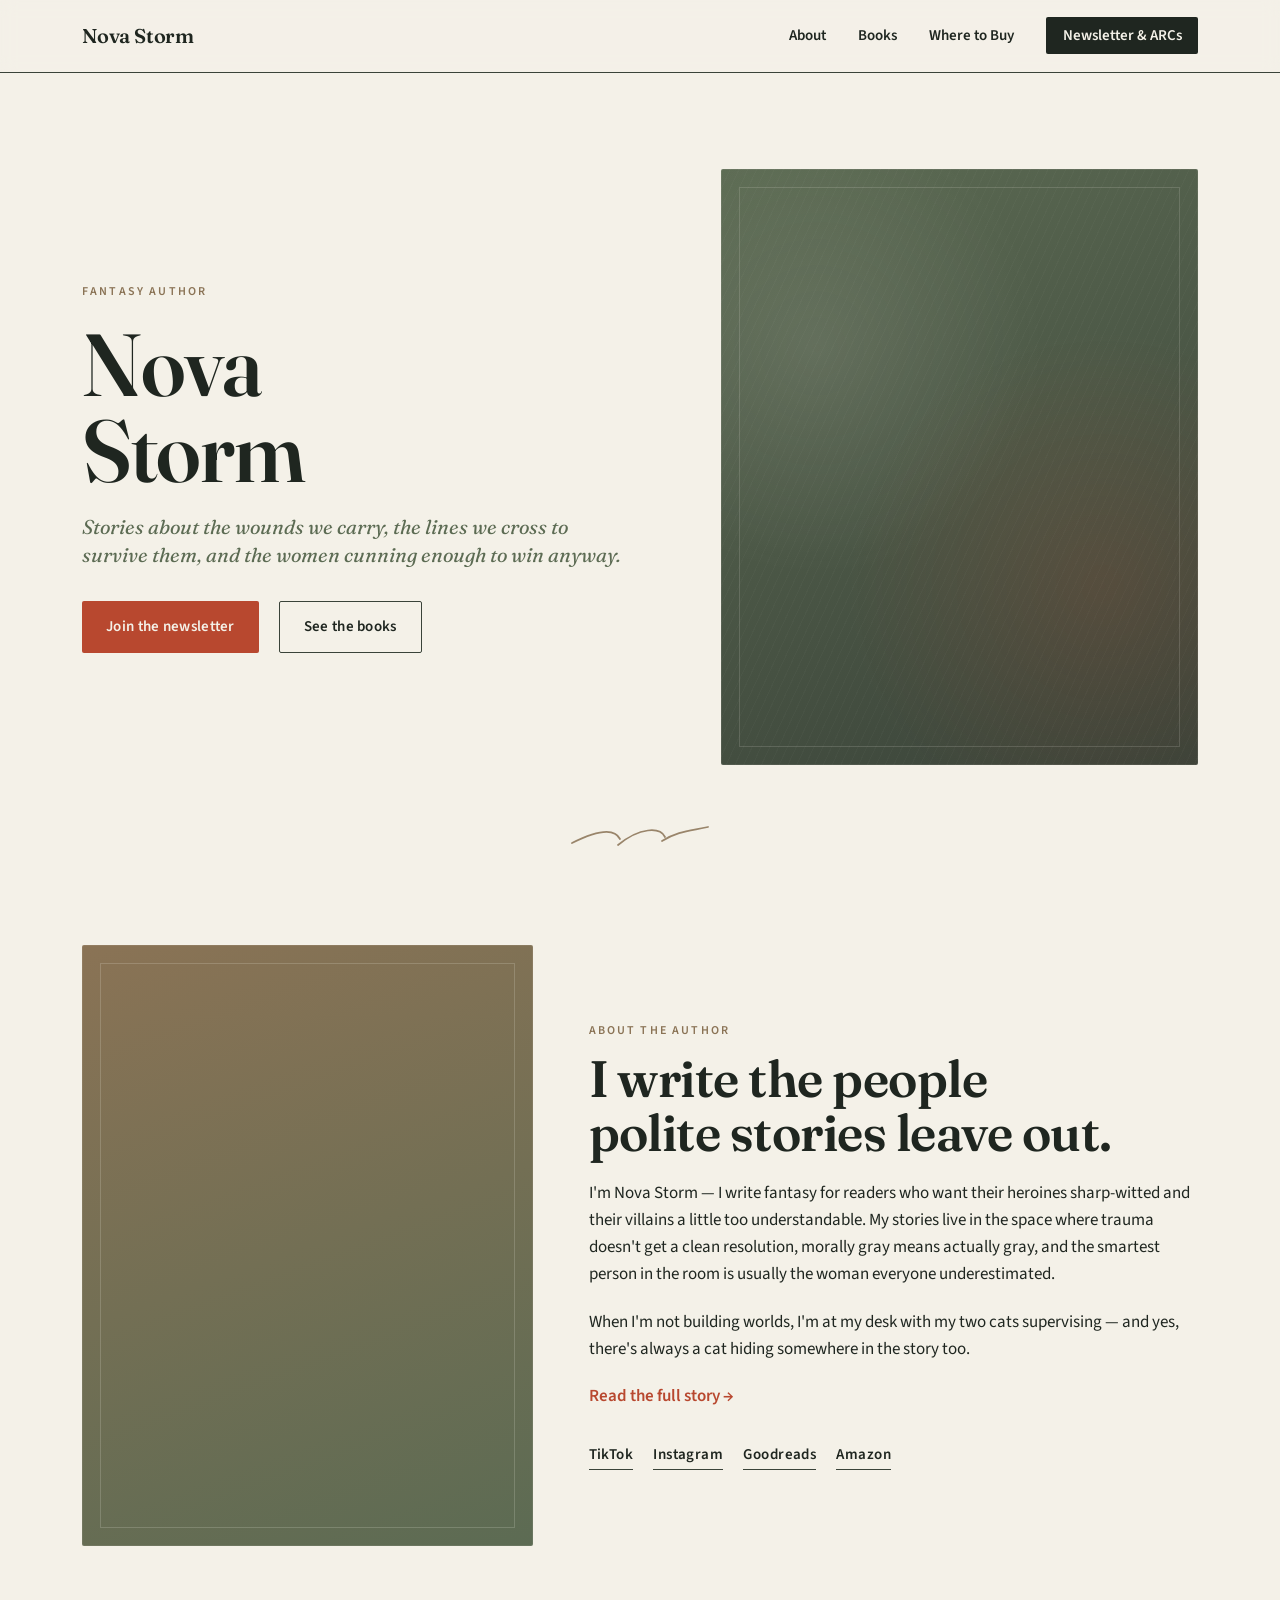
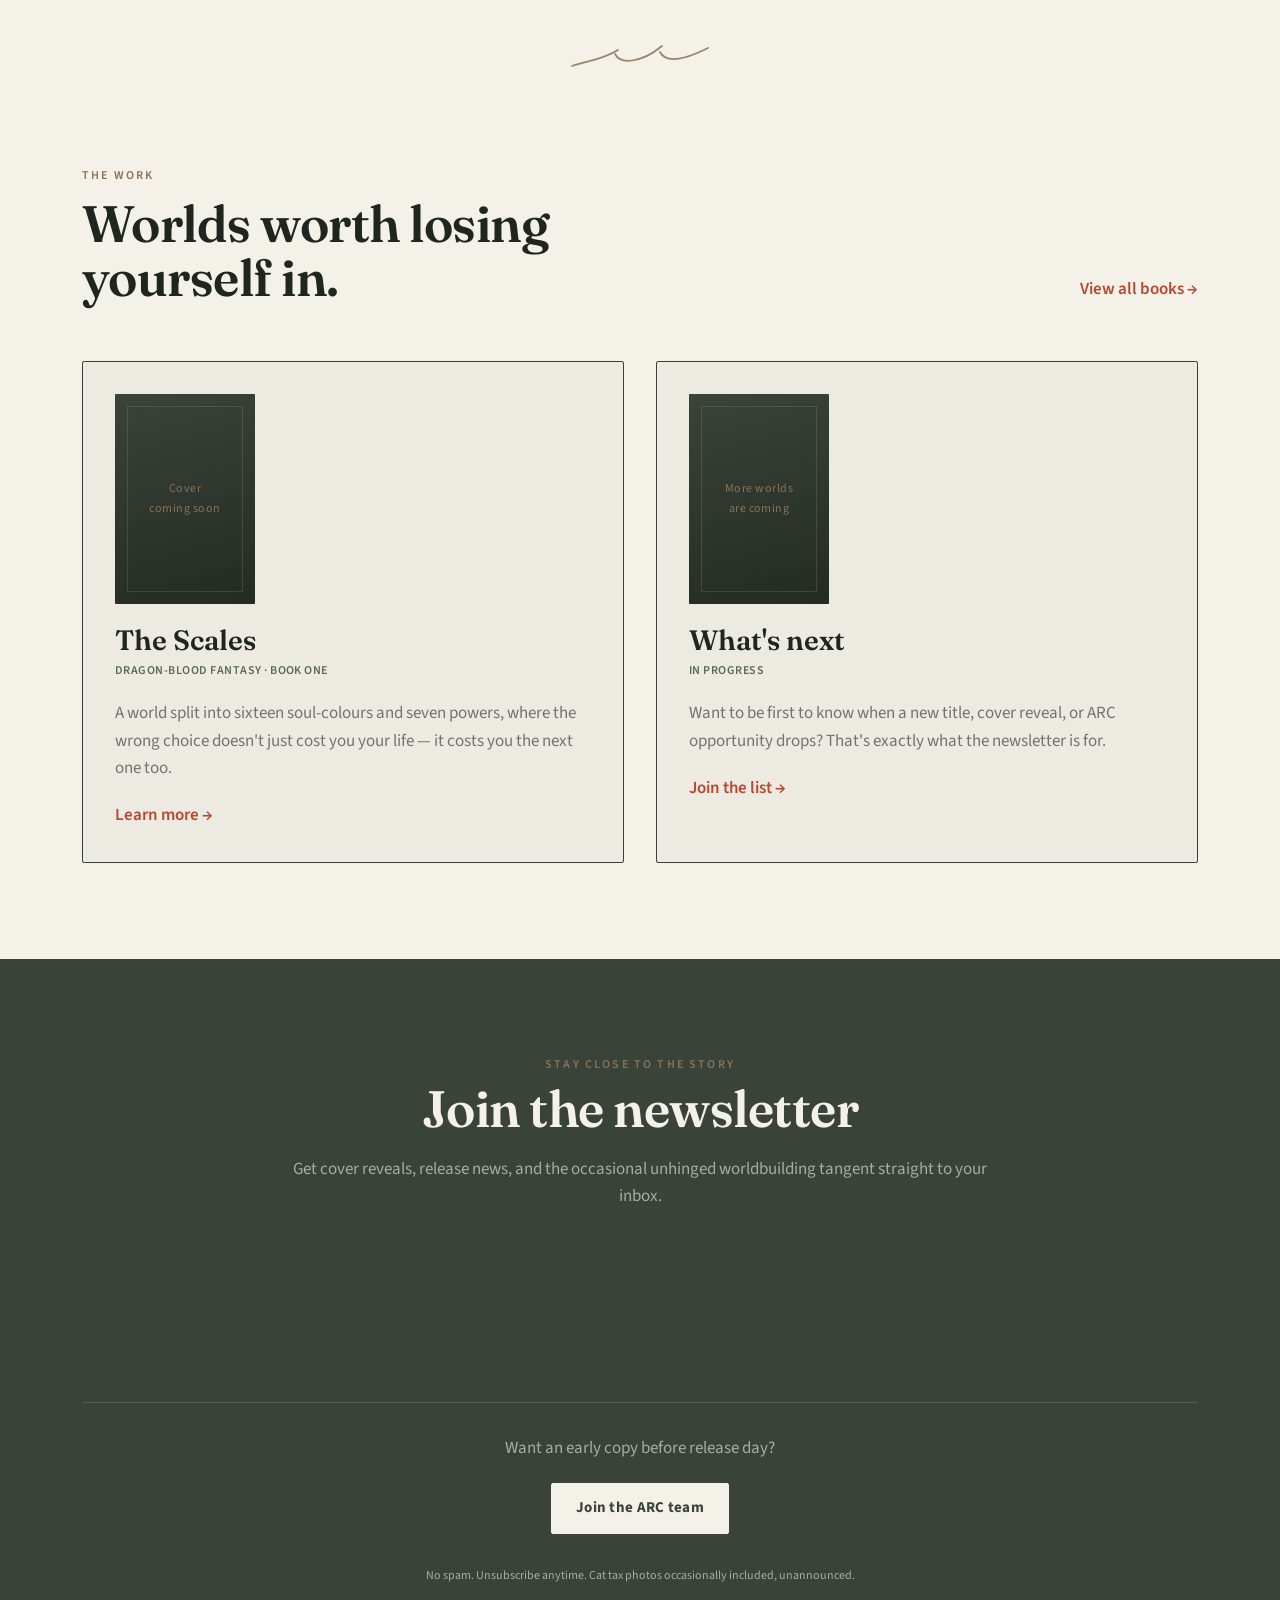
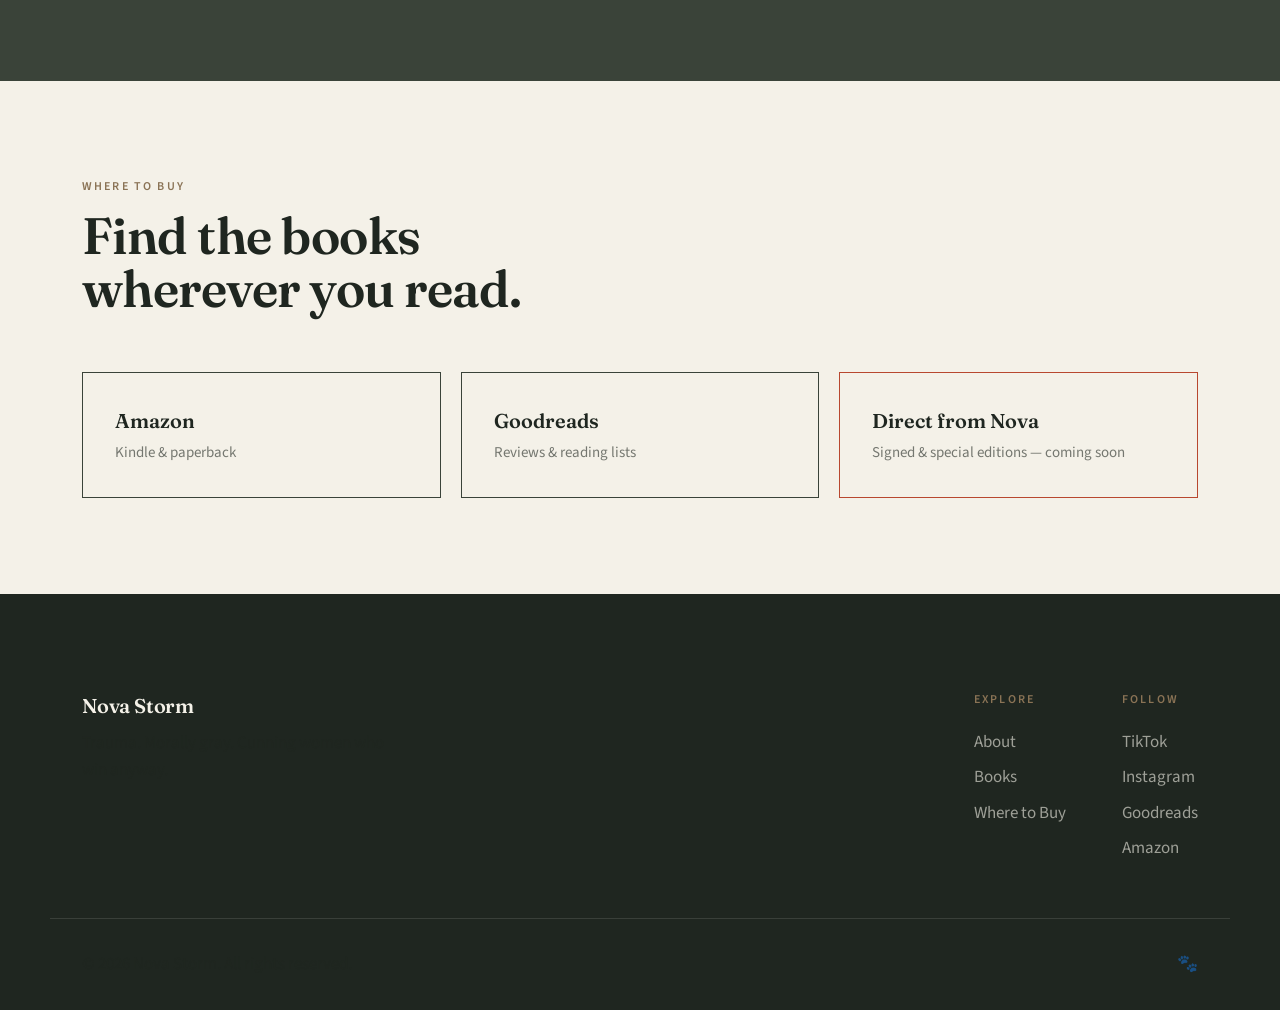
==== commit 58477202: "css adjustment of index.html form" ====
--- a/index.html
+++ b/index.html
@@ -138,7 +138,7 @@
         </div>
 
         <div class="kit-embed-wrap kit-embed-wrap--centered">
-          <script async data-uid="1393e9e09a" src="https://nova-storm.kit.com/1393e9e09a/index.js"></script>
+          <script async data-uid="baf29ecb03" src="https://nova-storm.kit.com/baf29ecb03/index.js"></script>
         </div>
 
         <div class="arc-cta">
--- a/css/base.css
+++ b/css/base.css
@@ -92,7 +92,6 @@
 }
 
 p.body-text {
-  max-width: 38em;
   color: var(--ink);
 }
 
--- a/css/site.css
+++ b/css/site.css
@@ -296,6 +296,7 @@
 h2.on-dark { color: var(--parchment); }
 p.on-dark { color: var(--parchment-60); }
 
+/* Used by the compact CTA variant on about.html */
 .signup-band__grid {
   display: grid;
   grid-template-columns: 1fr 1fr;
@@ -306,56 +307,45 @@
 .signup-band__copy h2 { margin: var(--space-2xs) 0 var(--space-sm); }
 .signup-band__copy p { max-width: 32em; }
 
-.signup-form {
-  display: flex;
-  flex-direction: column;
-  gap: var(--space-sm);
-}
-
-.form-row label {
-  display: block;
-  font-size: var(--size-sm);
-  font-weight: 600;
-  margin-bottom: var(--space-3xs);
-}
-
-.form-row input[type="email"] {
-  width: 100%;
-  padding: 0.85em 1em;
-  font-family: var(--font-body);
-  font-size: var(--size-base);
-  background: var(--parchment);
-  color: var(--ink);
-  border: 1px solid transparent;
-  border-radius: 2px;
-}
-
-.form-row--checkbox {
-  border: none;
-  padding: 0;
-  margin: 0;
-}
-
-.checkbox-label {
-  display: flex;
-  align-items: flex-start;
-  gap: var(--space-2xs);
-  font-size: var(--size-sm);
-  color: var(--parchment-60);
-  cursor: pointer;
-}
-.checkbox-label input { margin-top: 3px; accent-color: var(--clay); }
-
-.signup-submit { align-self: flex-start; margin-top: var(--space-2xs); }
+/* Used by the homepage centered newsletter + ARC trigger layout */
+.signup-band__intro {
+  max-width: 42em;
+  margin: 0 auto var(--space-lg);
+  text-align: center;
+}
+.signup-band__intro h2 { margin: var(--space-2xs) 0 var(--space-sm); }
+.signup-band__intro p { margin: 0 auto; }
+
+.kit-embed-wrap {
+  /* Kit's embedded form renders inside here with its own default styling.
+     We intentionally don't override Kit's internal styles, so this stays
+     simple — just enough room for the widget to render. */
+  min-height: 80px;
+}
+
+.kit-embed-wrap--centered {
+  max-width: 480px;
+  margin: 0 auto var(--space-lg);
+}
+
+.arc-cta {
+  text-align: center;
+  padding-top: var(--space-md);
+  border-top: 1px solid rgba(244,241,232,0.14);
+  margin-bottom: var(--space-md);
+}
+.arc-cta p.on-dark { margin-bottom: var(--space-sm); text-align: center; }
 
 .form-note {
   font-size: var(--size-xs);
   color: var(--parchment-60);
   margin: 0;
+  text-align: center;
 }
 
 @media (max-width: 760px) {
   .signup-band__grid { grid-template-columns: 1fr; }
+  .signup-cards { grid-template-columns: 1fr; }
 }
 
 /* ============ BUY SECTION ============ */
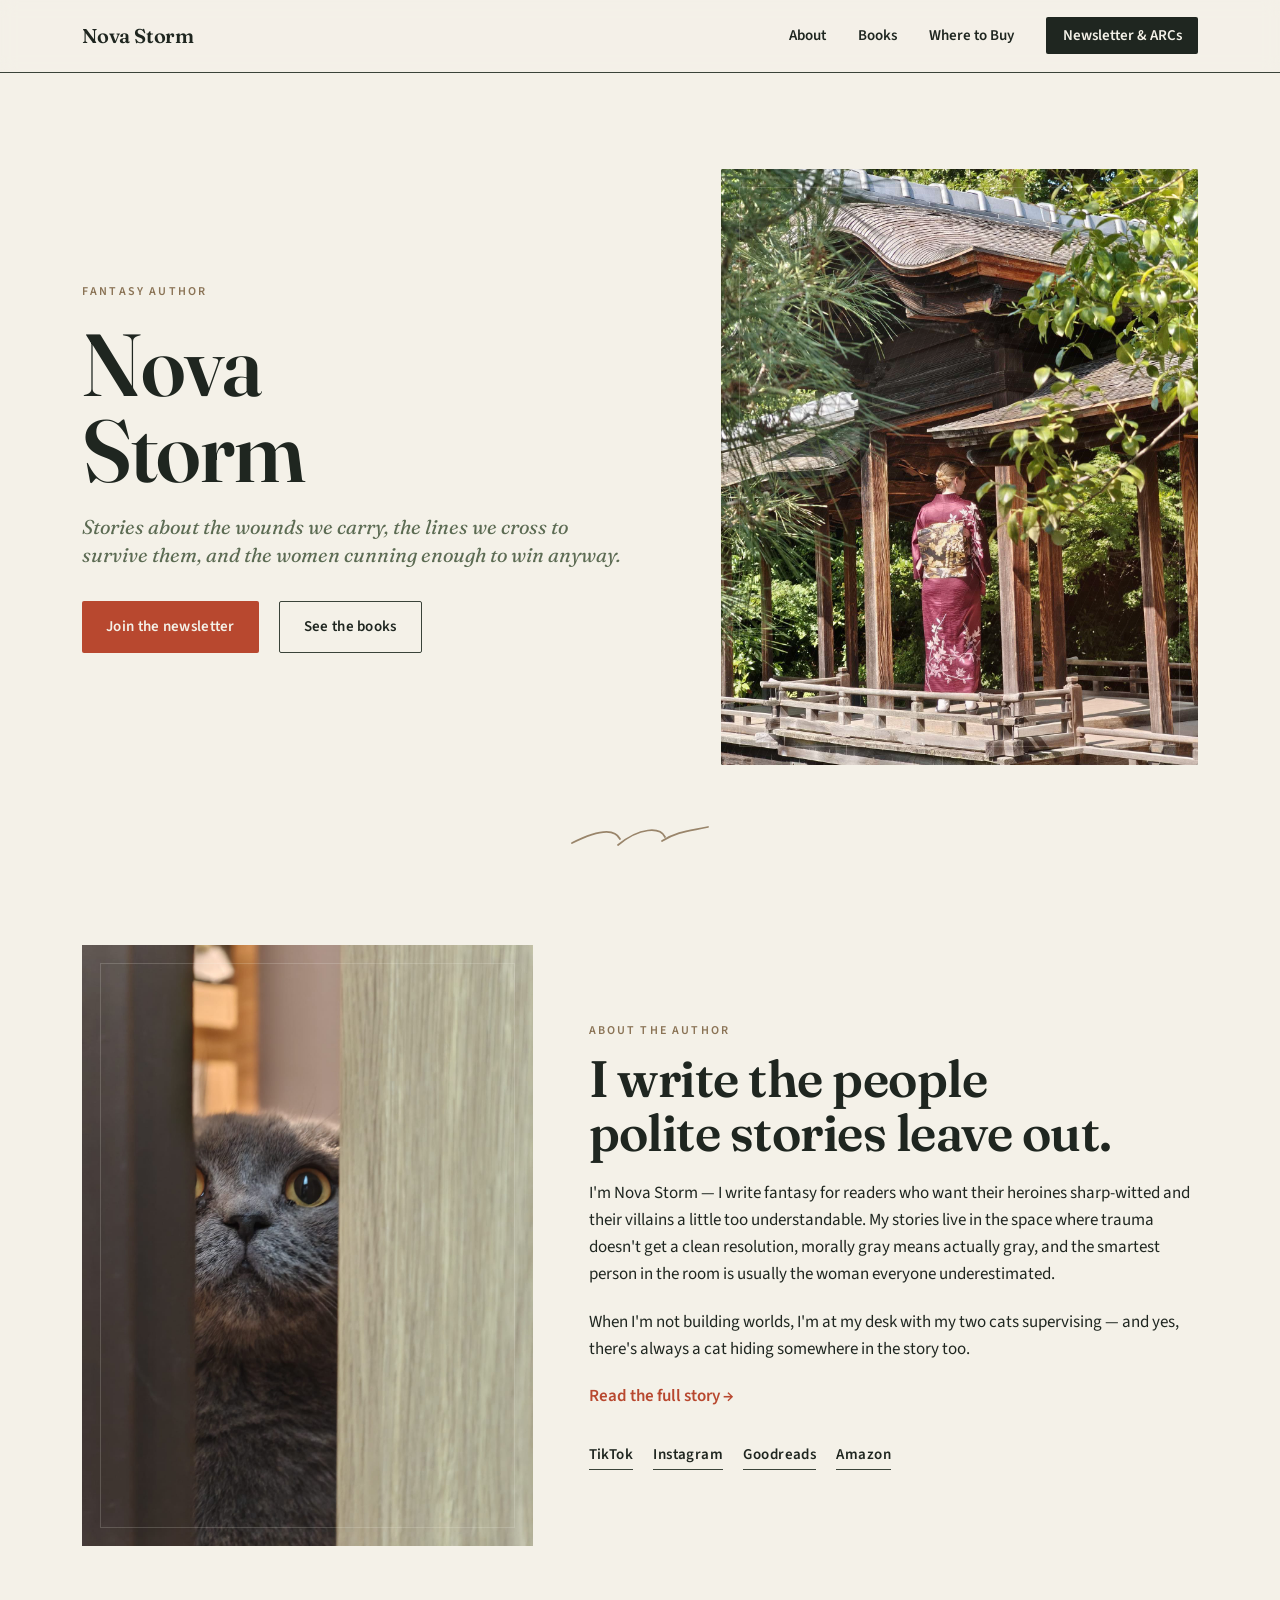
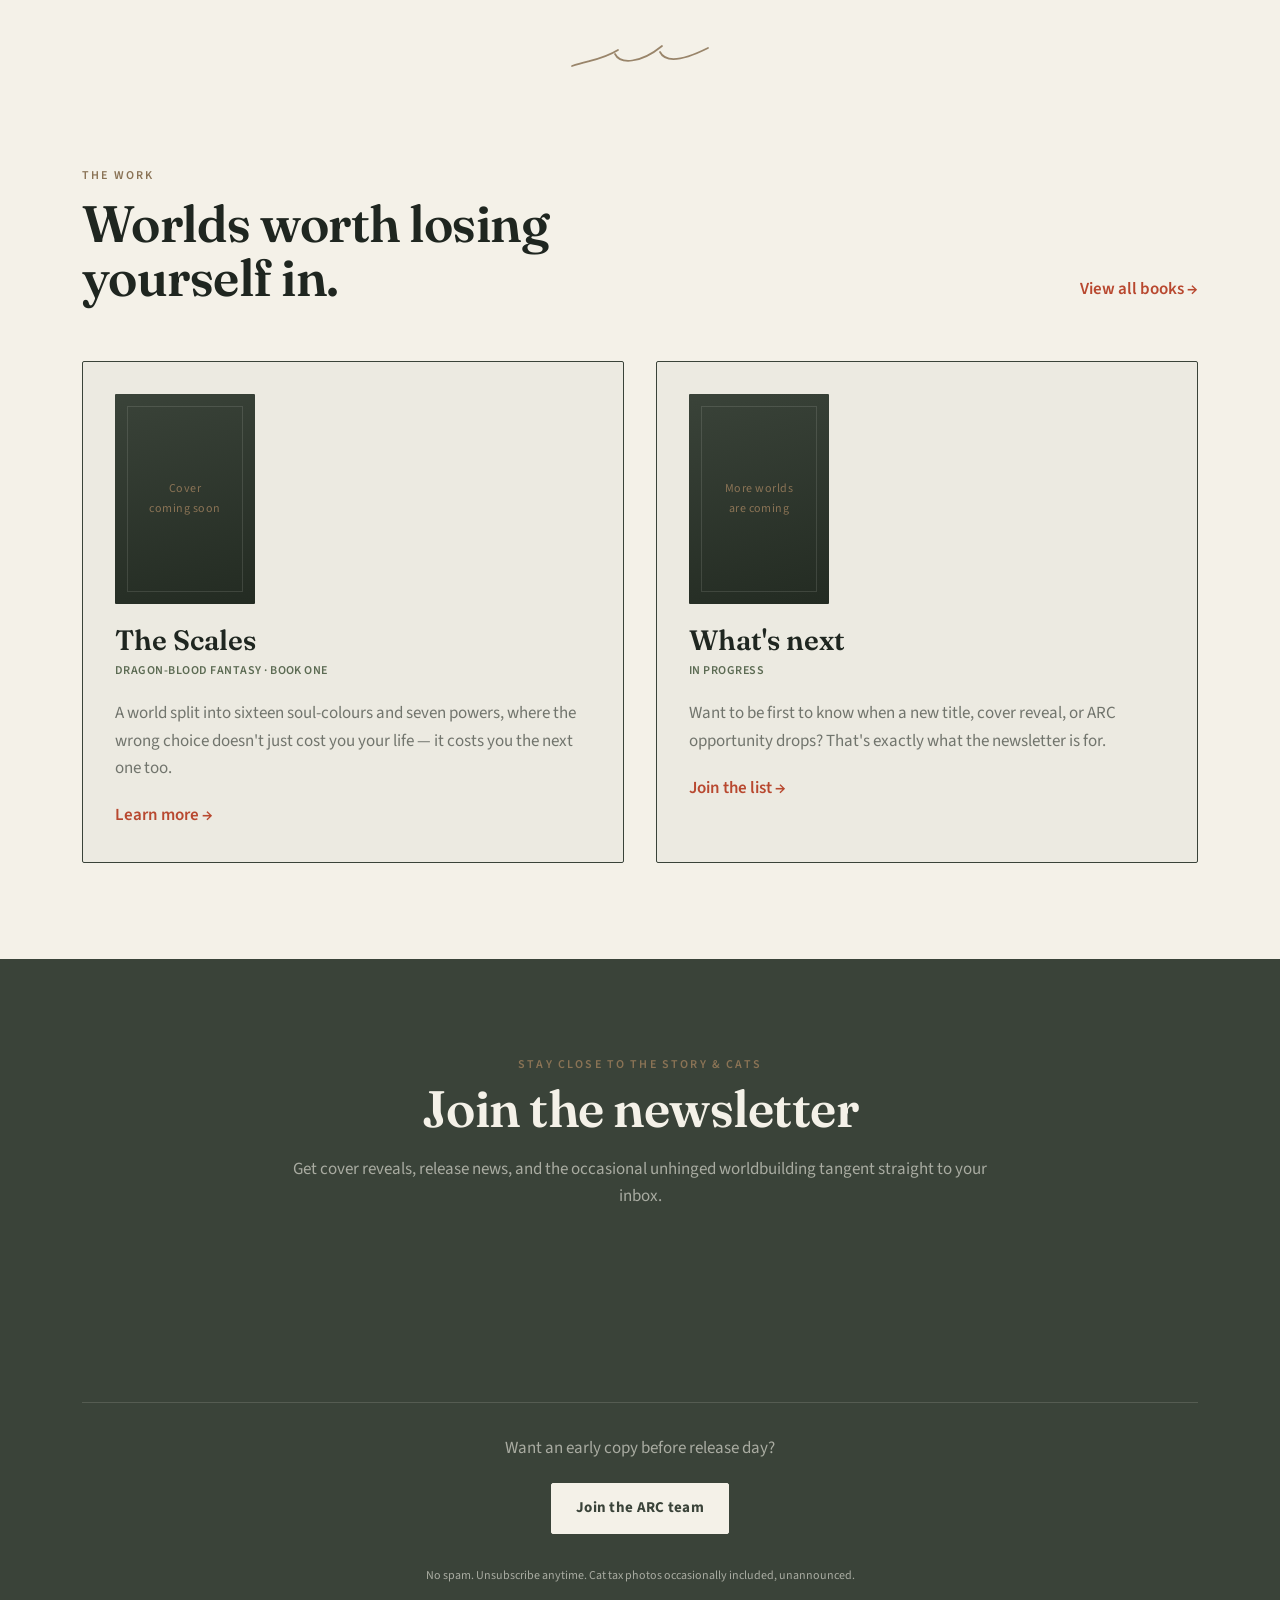
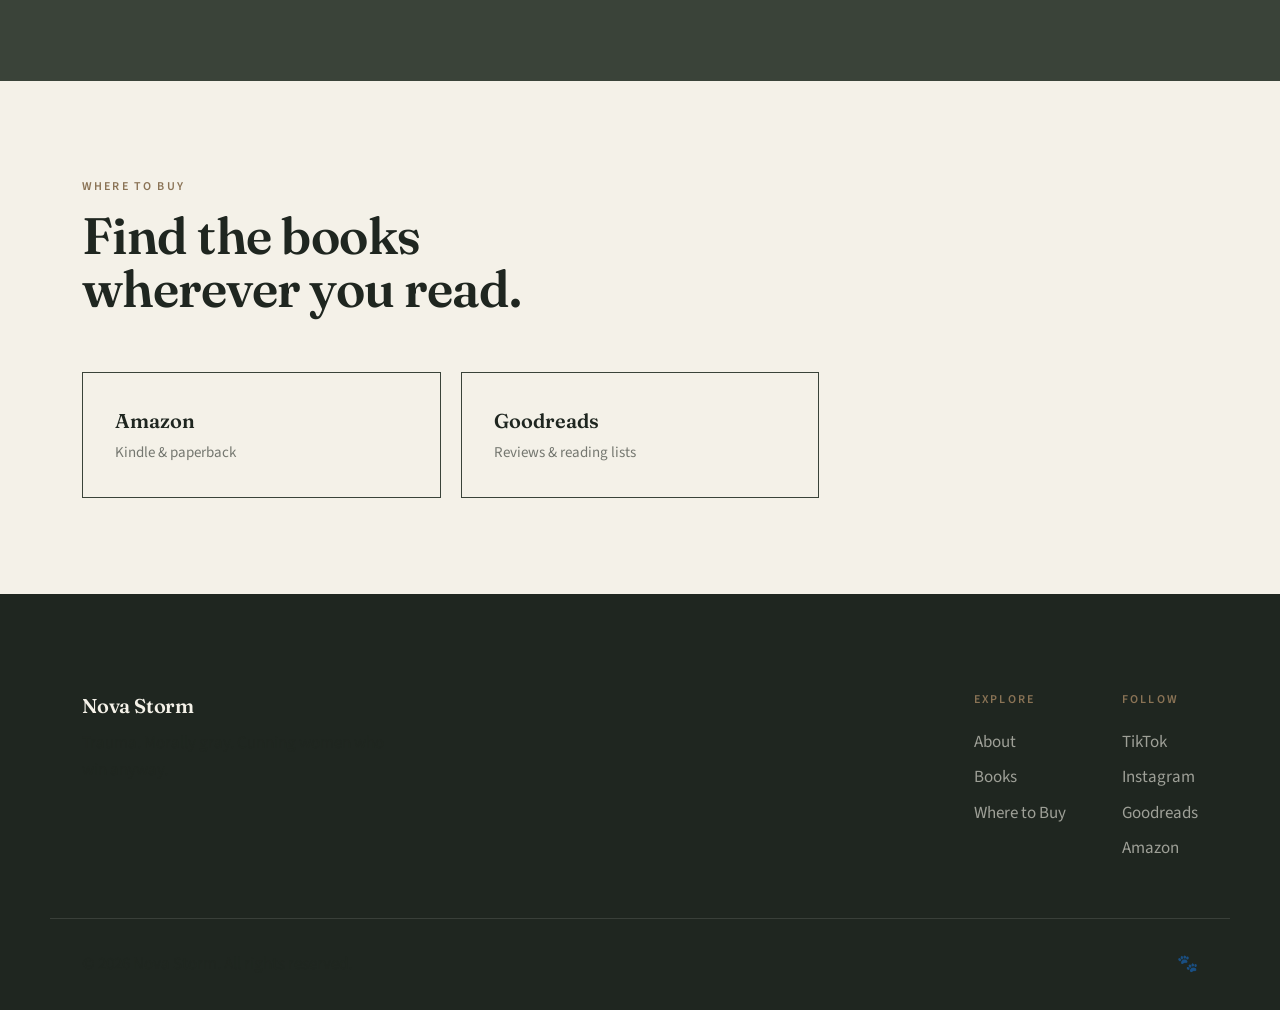
==== commit a273409c: "adding graphical features" ====
--- a/index.html
+++ b/index.html
@@ -54,6 +54,7 @@
         <div class="hero__art" aria-hidden="true">
           <div class="hero__art-frame">
             <div class="hero__art-texture"></div>
+            <img src="images/me.jpg" alt="a woman in kimono"/>
           </div>
         </div>
       </div>
@@ -71,7 +72,9 @@
     <section id="about" class="about">
       <div class="wrap about__grid">
         <div class="about__portrait" aria-hidden="true">
-          <div class="about__portrait-frame"></div>
+          <div class="about__portrait-frame">
+            <img src="images/bobo4.jpeg" alt="picture of a cat in half-open door"/>
+          </div>
         </div>
         <div class="about__copy">
           <p class="eyebrow">About the Author</p>
@@ -132,7 +135,7 @@
     <section id="newsletter" class="signup-band">
       <div class="wrap">
         <div class="signup-band__intro">
-          <p class="eyebrow eyebrow--on-dark">Stay Close to the Story</p>
+          <p class="eyebrow eyebrow--on-dark">Stay Close to the Story & Cats</p>
           <h2 class="on-dark">Join the newsletter</h2>
           <p class="body-text on-dark">Get cover reveals, release news, and the occasional unhinged worldbuilding tangent straight to your inbox.</p>
         </div>
@@ -171,10 +174,10 @@
             <span class="buy-card__label">Goodreads</span>
             <span class="buy-card__sub">Reviews &amp; reading lists</span>
           </a>
-          <a href="#" class="buy-card buy-card--accent">
+<!--          <a href="#" class="buy-card buy-card--accent">  
             <span class="buy-card__label">Direct from Nova</span>
             <span class="buy-card__sub">Signed &amp; special editions — coming soon</span>
-          </a>
+          </a> -->
         </div>
       </div>
     </section>
